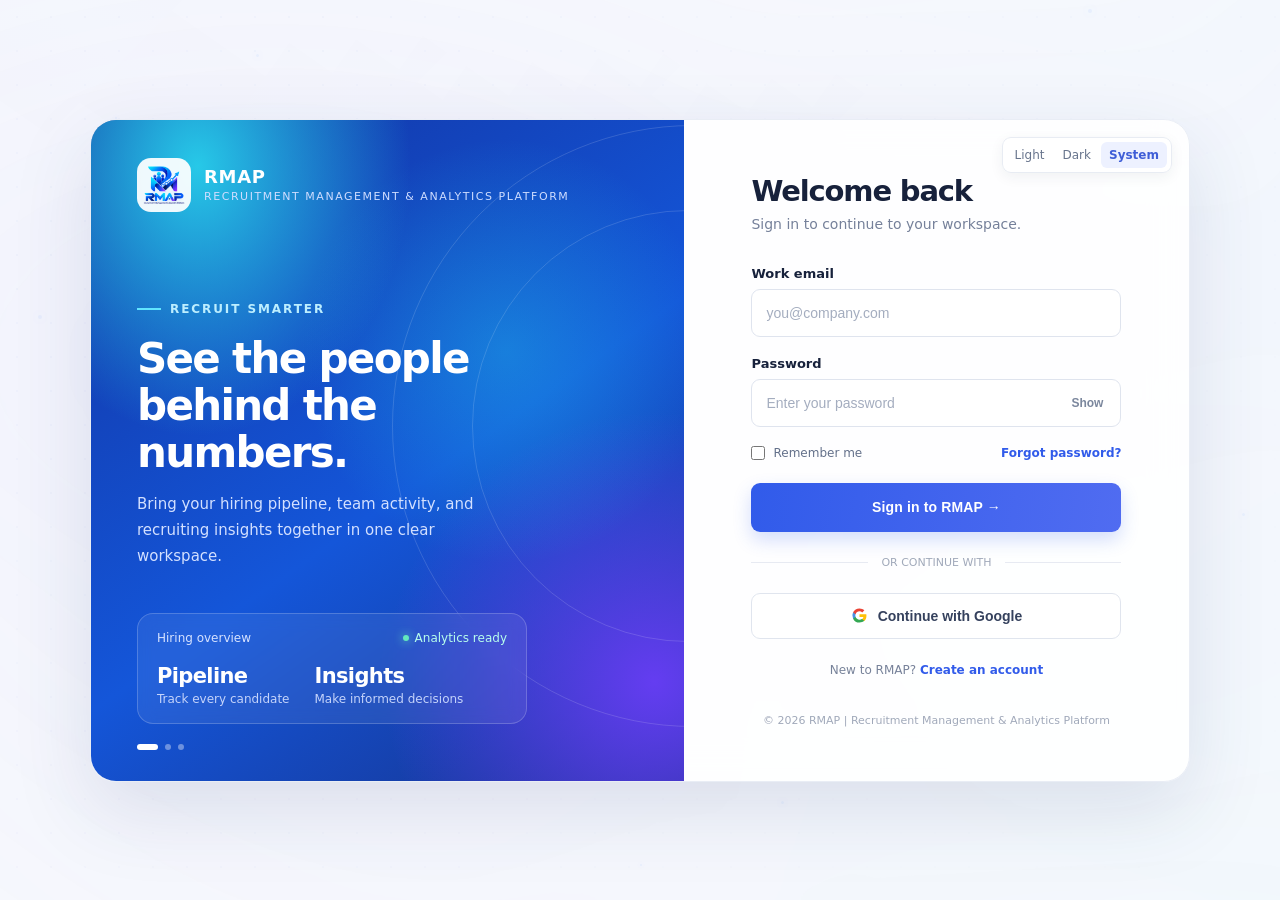
==== login.html @ a4378274 "Initial RMAP project upload" ====
<!doctype html>
<html lang="en">
<head>
  <!-- Page metadata controls browser display and search indexing. -->
  <meta charset="utf-8">
  <meta name="viewport" content="width=device-width, initial-scale=1">
  <meta name="theme-color" content="#f5f7fc">
  <meta name="description" content="Sign in to RMAP, the Recruitment Management &amp; Analytics Platform, to manage hiring pipelines and recruiting insights.">
  <meta name="robots" content="noindex, nofollow">
  <title>Sign in | RMAP Recruitment Analytics</title>
  <script>try{const p=localStorage.getItem("rmapAppearance")||"system";document.documentElement.dataset.theme=p==="system"?(matchMedia("(prefers-color-scheme: dark)").matches?"dark":"light"):p;}catch{document.documentElement.dataset.theme="light";}</script>
  <!-- Visual styles for this page are maintained in a separate stylesheet. -->
  <link rel="stylesheet" href="Assets/CSS/login.css">
  <link rel="stylesheet" href="app/css/rmap-background.css">
  <link rel="stylesheet" href="app/css/readability.css">
  <link rel="stylesheet" href="app/css/global-effects.css">
</head>
<body class="rmap-bg-host rmap-bg-login">
  <!-- Main card containing the brand introduction and sign-in form. -->
  <main class="shell">
    <!-- Desktop brand panel: logo, product summary, and hiring analytics preview. -->
    <section class="visual" aria-label="RMAP platform overview">
      <div class="brand"><img src="Assets/images/Futuristic%20RMAP%20Recruitment%20Analytics%20Logo-1.png" alt=""><div><div class="brand-name">RMAP</div><div class="brand-sub">Recruitment Management &amp; Analytics Platform</div></div></div>
      <div class="hero"><div class="eyebrow">Recruit smarter</div><h1>See the people behind the numbers.</h1><p>Bring your hiring pipeline, team activity, and recruiting insights together in one clear workspace.</p>
        <div class="insight"><div class="insight-top"><span>Hiring overview</span><span class="live"><i></i> Analytics ready</span></div><div class="stats"><div class="stat"><strong>Pipeline</strong><span>Track every candidate</span></div><div class="stat"><strong>Insights</strong><span>Make informed decisions</span></div></div></div>
      </div><div class="dots" aria-hidden="true"><i></i><i></i><i></i></div>
    </section>
    <!-- Sign-in panel, including an alternate compact logo for mobile screens. -->
    <section class="form-side" aria-labelledby="welcome-title">
      <div class="form-wrap">
        <div class="login-appearance" role="group" aria-label="Appearance">
          <button type="button" data-login-theme="light">Light</button><button type="button" data-login-theme="dark">Dark</button><button type="button" data-login-theme="system">System</button>
        </div>
        <!-- Mobile-only brand mark; CSS hides this on larger screens. -->
        <div class="mobile-brand"><img src="Assets/images/Futuristic%20RMAP%20Recruitment%20Analytics%20Logo-1.png" alt=""><span>RMAP<small>Recruitment Analytics Platform</small></span></div>
        <!-- Greeting and short sign-in instruction. -->
        <div class="welcome"><h2 id="welcome-title">Welcome back</h2><p>Sign in to continue to your workspace.</p></div>
        <!-- Email and password fields, remember option, and primary submit button. -->
        <form id="login-form">
          <div class="field"><label for="email">Work email</label><div class="input-wrap"><input id="email" name="email" type="email" placeholder="you@company.com" autocomplete="username" required></div></div>
          <div class="field"><label for="password">Password</label><div class="input-wrap"><input id="password" name="password" type="password" placeholder="Enter your password" autocomplete="current-password" required><button class="toggle" type="button" id="toggle-password" aria-label="Show password">Show</button></div></div>
          <div class="options"><label class="remember"><input type="checkbox" name="remember"> Remember me</label><a href="#" id="forgot-link">Forgot password?</a></div>
          <button class="submit" type="submit">Sign in to RMAP <span aria-hidden="true">&rarr;</span></button>
        </form>
        <!-- Visual divider before the alternate Google sign-in option. -->
        <div class="divider">OR CONTINUE WITH</div>
        <!-- Google sign-in button; connect an OAuth provider to enable authentication. -->
        <button class="google" type="button" id="google-button"><svg viewBox="0 0 48 48" aria-hidden="true"><path fill="#FFC107" d="M43.6 24.5c0-1.4-.1-2.8-.4-4.1H24v7.8h11a9.4 9.4 0 0 1-4.1 6.2v5.1h6.7c3.9-3.6 6-8.8 6-15Z"/><path fill="#34A853" d="M24 44c5.5 0 10.1-1.8 13.5-4.9l-6.7-5.1c-1.8 1.2-4 1.9-6.8 1.9-5.2 0-9.6-3.5-11.2-8.2H5.9v5.2A20 20 0 0 0 24 44Z"/><path fill="#4A90E2" d="M12.8 27.7a12 12 0 0 1 0-7.4v-5.2H5.9a20 20 0 0 0 0 17.8l6.9-5.2Z"/><path fill="#EA4335" d="M24 12.1c3 0 5.7 1 7.8 3.1l5.9-5.9C34.1 6.1 29.5 4 24 4A20 20 0 0 0 5.9 15.1l6.9 5.2c1.6-4.7 6-8.2 11.2-8.2Z"/></svg>Continue with Google</button>
        <!-- Account creation entry point and product copyright. -->
        <p class="signup">New to RMAP? <a href="#" id="signup-link">Create an account</a></p>
        <div class="footnote">&copy; 2026 RMAP | Recruitment Management &amp; Analytics Platform</div>
      </div>
    </section>
  </main>
  <!-- Status message area used by the page's demo interactions. -->
  <div class="toast" id="toast" role="status" aria-live="polite"></div>
  <!-- Lightweight UI behavior: password visibility and demo-only action messages. -->
  <script>
    const toast = document.getElementById('toast');
    let appearancePreference = localStorage.getItem('rmapAppearance') || 'system';
    const systemScheme = window.matchMedia('(prefers-color-scheme: dark)');
    function applyLoginTheme(preference) {
      appearancePreference = preference;
      document.documentElement.dataset.theme = preference === 'system' ? (systemScheme.matches ? 'dark' : 'light') : preference;
      document.querySelectorAll('[data-login-theme]').forEach((button) => button.setAttribute('aria-pressed', String(button.dataset.loginTheme === preference)));
    }
    document.querySelectorAll('[data-login-theme]').forEach((button) => button.addEventListener('click', () => {
      localStorage.setItem('rmapAppearance', button.dataset.loginTheme);
      applyLoginTheme(button.dataset.loginTheme);
      showMessage(`${button.dataset.loginTheme[0].toUpperCase()}${button.dataset.loginTheme.slice(1)} appearance selected.`);
    }));
    systemScheme.addEventListener?.('change', () => { if (appearancePreference === 'system') applyLoginTheme('system'); });
    if (!systemScheme.addEventListener) systemScheme.addListener(() => { if (appearancePreference === 'system') applyLoginTheme('system'); });
    applyLoginTheme(appearancePreference);
    const visual = document.querySelector('.visual');
    visual.addEventListener('pointermove', (event) => {
      if (event.pointerType === 'touch' || matchMedia('(prefers-reduced-motion: reduce)').matches) return;
      const rect = visual.getBoundingClientRect();
      visual.style.setProperty('--pointer-x', `${((event.clientX - rect.left) / rect.width) * 100}%`);
      visual.style.setProperty('--pointer-y', `${((event.clientY - rect.top) / rect.height) * 100}%`);
      visual.style.setProperty('--float-x', `${((event.clientX - rect.left) / rect.width - .5) * 14}px`);
      visual.style.setProperty('--float-y', `${((event.clientY - rect.top) / rect.height - .5) * 14}px`);
    }, { passive: true });
    let toastTimer;
    function showMessage(message) {
      toast.textContent = message;
      toast.classList.add('show');
      clearTimeout(toastTimer);
      toastTimer = setTimeout(() => toast.classList.remove('show'), 3200);
    }
    document.getElementById('toggle-password').addEventListener('click', (event) => {
      const input = document.getElementById('password');
      const visible = input.type === 'password';
      input.type = visible ? 'text' : 'password';
      event.currentTarget.textContent = visible ? 'Hide' : 'Show';
      event.currentTarget.setAttribute('aria-label', visible ? 'Hide password' : 'Show password');
    });
    document.getElementById('login-form').addEventListener('submit', (event) => {
      event.preventDefault();
      // Save this demo user's details for the current browser tab.
      const email = document.getElementById('email').value.trim();
      const username = email.split('@')[0];
      const displayName = username
        .split(/[._+-]+/)
        .filter(Boolean)
        .map((part) => part.charAt(0).toUpperCase() + part.slice(1))
        .join(' ') || 'Recruiter';
      sessionStorage.setItem('rmapUser', JSON.stringify({ name: displayName, email }));
      // Demo navigation; replace with a verified server authentication response later.
      window.location.href = 'app/index.html';
    });
    document.getElementById('forgot-link').addEventListener('click', (event) => { event.preventDefault(); showMessage('Password reset is not connected yet.'); });
    document.getElementById('signup-link').addEventListener('click', (event) => { event.preventDefault(); showMessage('Account creation is not connected yet.'); });
    document.getElementById('google-button').addEventListener('click', () => showMessage('Google sign-in is not connected yet.'));
  </script>
  <script src="app/js/rmap-background.js" defer></script>
</body>
</html>
---- Assets/CSS/login.css ----
/* Theme tokens */
:root {
  color-scheme: light;
  --ink: #17213b;
  --muted: #75809a;
  --line: #e7eaf2;
  --blue: #315bea;
  --cyan: #25c5e8;
}

/* Page foundation */
* {
  box-sizing: border-box;
}

body {
  margin: 0;
  min-height: 100vh;
  background: #f5f7fc;
  color: var(--ink);
  font-family: Inter,ui-sans-serif,system-ui,-apple-system,"Segoe UI",sans-serif;
  display: grid;
  place-items: center;
  padding: 32px;
}

.shell {
  width: min(1100px,100%);
  min-height: 660px;
  display: grid;
  grid-template-columns: 1.08fr .92fr;
  background: #fff;
  border: 1px solid #e9edf5;
  border-radius: 26px;
  overflow: hidden;
  box-shadow: 0 28px 80px #293c7020;
}

/* Brand panel */
.visual {
  position: relative;
  isolation: isolate;
  overflow: hidden;
  padding: 38px 46px;
  color: white;
  background: radial-gradient(ellipse at 18% 7%,#27c9e8 0,transparent 31%),radial-gradient(ellipse at 95% 85%,#643df1 0,transparent 34%),linear-gradient(145deg,#1233a1,#1456d9 55%,#17318c);
}

.visual:before,.visual:after {
  content: "";
  position: absolute;
  z-index: -1;
  border: 1px solid #ffffff25;
  border-radius: 50%;
  width: 430px;
  height: 430px;
  right: -220px;
  top: 90px;
}

.visual:after {
  width: 600px;
  height: 600px;
  right: -310px;
  top: 5px;
}

.brand {
  display: flex;
  align-items: center;
  gap: 13px;
}

.brand img {
  width: 54px;
  height: 54px;
  object-fit: contain;
  border-radius: 14px;
  background: #ffffffed;
  padding: 3px;
}

.brand-name {
  font-size: 18px;
  font-weight: 760;
  letter-spacing: .04em;
}

.brand-sub {
  font-size: 10px;
  color: #cfddff;
  letter-spacing: .14em;
  text-transform: uppercase;
  margin-top: 3px;
}

.hero {
  margin-top: 90px;
  max-width: 430px;
}

.eyebrow {
  display: flex;
  align-items: center;
  gap: 9px;
  color: #bceeff;
  font-size: 11px;
  font-weight: 700;
  letter-spacing: .16em;
  text-transform: uppercase;
}

.eyebrow:before {
  content: "";
  width: 24px;
  height: 2px;
  background: #61e5ff;
}

.hero h1 {
  font-size: 42px;
  line-height: 1.12;
  letter-spacing: -.04em;
  margin: 19px 0 15px;
}

.hero p {
  font-size: 15px;
  line-height: 1.75;
  color: #d3e0ff;
  margin: 0;
  max-width: 380px;
}

.insight {
  margin-top: 44px;
  padding: 17px 19px;
  border: 1px solid #ffffff31;
  border-radius: 16px;
  background: #ffffff12;
  backdrop-filter: blur(8px);
  max-width: 390px;
}

.insight-top {
  display: flex;
  justify-content: space-between;
  align-items: center;
  color: #d7e3ff;
  font-size: 11px;
}

.live {
  display: flex;
  align-items: center;
  gap: 6px;
  color: #b8ffec;
}

.live i {
  width: 6px;
  height: 6px;
  background: #63e8bd;
  border-radius: 50%;
  box-shadow: 0 0 10px #63e8bd;
}

.stats {
  display: flex;
  gap: 25px;
  margin-top: 19px;
}

.stat strong {
  font-size: 21px;
  display: block;
  letter-spacing: -.03em;
}

.stat span {
  font-size: 10px;
  color: #c5d4fb;
  display: block;
  margin-top: 4px;
}

.dots {
  position: absolute;
  bottom: 31px;
  left: 46px;
  display: flex;
  gap: 7px;
}

.dots i {
  width: 6px;
  height: 6px;
  border-radius: 8px;
  background: #ffffff60;
}

.dots i:first-child {
  width: 21px;
  background: white;
}

/* Form layout and fields */
.form-side {
  position: relative;
  display: flex;
  align-items: center;
  justify-content: center;
  padding: 54px 56px;
}

.form-wrap {
  width: min(100%,370px);
}

.mobile-brand {
  display: none;
}

.welcome h2 {
  font-size: 29px;
  letter-spacing: -.04em;
  margin: 0 0 8px;
}

.welcome p {
  font-size: 13px;
  color: var(--muted);
  margin: 0 0 34px;
}

.field {
  margin: 0 0 19px;
}

.field label {
  display: block;
  font-size: 12px;
  font-weight: 650;
  margin-bottom: 8px;
}

.input-wrap {
  position: relative;
}

.field input {
  width: 100%;
  height: 48px;
  border: 1px solid #dfe4ee;
  border-radius: 9px;
  padding: 0 14px;
  font-size: 13px;
  color: var(--ink);
  outline: 0;
  background: white;
  transition: border .2s,box-shadow .2s;
}

.field input:focus {
  border-color: #5477f4;
  box-shadow: 0 0 0 3px #315bea17;
}

.field input::placeholder {
  color: #a4adbf;
}

.toggle {
  position: absolute;
  right: 12px;
  top: 50%;
  transform: translateY(-50%);
  border: 0;
  background: none;
  color: #7b879d;
  cursor: pointer;
  font-size: 11px;
  font-weight: 650;
  padding: 6px;
}

.options {
  display: flex;
  justify-content: space-between;
  align-items: center;
  font-size: 11px;
  margin: 3px 0 23px;
}

.remember {
  display: flex;
  align-items: center;
  gap: 8px;
  color: #63708a;
  cursor: pointer;
}

.remember input {
  accent-color: var(--blue);
  width: 14px;
  height: 14px;
  margin: 0;
}

.options a,.signup a {
  color: #315bea;
  font-weight: 650;
  text-decoration: none;
}

.options a:hover,.signup a:hover {
  text-decoration: underline;
}

/* Actions and footer */
.submit {
  height: 49px;
  width: 100%;
  border: 0;
  border-radius: 9px;
  color: white;
  font-size: 13px;
  font-weight: 700;
  letter-spacing: .01em;
  background: linear-gradient(100deg,#315bea,#506cf1);
  box-shadow: 0 8px 18px #315bea35;
  cursor: pointer;
  transition: transform .15s,box-shadow .15s;
}

.submit:hover {
  transform: translateY(-1px);
  box-shadow: 0 11px 22px #315bea45;
}

.divider {
  display: flex;
  align-items: center;
  gap: 13px;
  color: #a0a9ba;
  font-size: 10px;
  margin: 24px 0;
}

.divider:before,.divider:after {
  content: "";
  height: 1px;
  background: var(--line);
  flex: 1;
}

.google {
  height: 46px;
  width: 100%;
  border: 1px solid #e0e5ee;
  border-radius: 9px;
  background: white;
  color: #35415d;
  font-size: 12px;
  font-weight: 650;
  cursor: pointer;
  display: flex;
  align-items: center;
  justify-content: center;
  gap: 10px;
}

.google:hover {
  background: #fafbfe;
}

.google svg {
  width: 17px;
  height: 17px;
}

.signup {
  text-align: center;
  color: #77829a;
  font-size: 11px;
  margin: 24px 0 0;
}

.footnote {
  text-align: center;
  color: #a0a9ba;
  font-size: 10px;
  margin-top: 37px;
}

/* Feedback */
.toast {
  position: fixed;
  bottom: 24px;
  left: 50%;
  transform: translate(-50%,18px);
  opacity: 0;
  pointer-events: none;
  background: #17213b;
  color: white;
  padding: 12px 18px;
  border-radius: 10px;
  font-size: 12px;
  box-shadow: 0 10px 30px #17213b35;
  transition: .2s;
}

.toast.show {
  opacity: 1;
  transform: translate(-50%,0);
}

/* Responsive layouts */
@media (max-width: 760px) {
  body {
    padding: 16px;
  }

  .shell {
    grid-template-columns: 1fr;
    min-height: 0;
    max-width: 480px;
  }

  .visual {
    display: none;
  }

  .form-side {
  position: relative;
    padding: 34px 28px;
  }

  .mobile-brand {
    display: flex;
    align-items: center;
    gap: 10px;
    margin-bottom: 34px;
  }

  .mobile-brand img {
    width: 43px;
    height: 43px;
    object-fit: contain;
  }

  .mobile-brand span {
    font-weight: 750;
    font-size: 15px;
  }

  .mobile-brand small {
    display: block;
    font-size: 9px;
    color: var(--muted);
    font-weight: 500;
    letter-spacing: .08em;
    text-transform: uppercase;
    margin-top: 2px;
  }

  .footnote {
    margin-top: 27px;
  }

  .welcome h2 {
    font-size: 27px;
  }
}

@media (max-height: 740px) and (min-width: 761px) {
  body {
    padding: 18px;
  }

  .shell {
    min-height: 610px;
  }

  .hero {
    margin-top: 62px;
  }
}



/* Shared appearance themes used by the application and sign-in screen. */
html[data-theme="dark"] { color-scheme: dark; --ink: #e8edf7; --muted: #a3aec3; --line: #2b3952; --blue: #8da2ff; --cyan: #54dafa; }
html[data-theme="dark"] body { background: #0b1220; color: var(--ink); }
html[data-theme="dark"] .shell { background: #131e30; border-color: #29364d; box-shadow: 0 28px 90px #0008; }
html[data-theme="dark"] .form-side {
  position: relative; background: #131e30; }
html[data-theme="dark"] .field input, html[data-theme="dark"] .google { background: #0d1728; color: var(--ink); border-color: #34425a; }
html[data-theme="dark"] .field input:focus { border-color: #8da2ff; box-shadow: 0 0 0 3px #8da2ff24; }
html[data-theme="dark"] .remember, html[data-theme="dark"] .toggle { color: #aab6ca; }
html[data-theme="dark"] .options a, html[data-theme="dark"] .signup a { color: #a8b7ff; }
html[data-theme="dark"] .google:hover { background: #1c2a41; }
html[data-theme="dark"] .login-appearance { background: #101a2a; border-color: #34425a; }
html[data-theme="dark"] .login-appearance button { color: #aebbd0; }
html[data-theme="dark"] .login-appearance button[aria-pressed="true"] { background: #33436a; color: #eef1ff; }
html[data-theme="dark"] .toast { background: #e7edfa; color: #17213b; }

/* Rich animated field with pointer response and staggered entrance. */
.visual { --pointer-x: 70%; --pointer-y: 35%; background: radial-gradient(ellipse at var(--pointer-x) var(--pointer-y),#20d8f055 0,transparent 35%),radial-gradient(ellipse at 18% 7%,#27c9e8 0,transparent 31%),radial-gradient(ellipse at 95% 85%,#643df1 0,transparent 34%),linear-gradient(145deg,#1233a1,#1456d9 55%,#17318c); }
.visual:before { transform: translate3d(var(--float-x,0),var(--float-y,0),0); animation: login-orbit 22s linear infinite; }
.visual:after { transform: translate3d(calc(var(--float-x,0) * -.6),calc(var(--float-y,0) * -.6),0); animation: login-orbit 34s linear infinite reverse; }
.insight { animation: login-card-float 7s ease-in-out infinite; transition: transform .3s ease, border-color .3s ease, background .3s ease; }
.visual:hover .insight { transform: translateY(-5px); border-color: #ffffff70; background: #ffffff1b; }
.shell { animation: login-enter .8s cubic-bezier(.2,.75,.25,1) both; }
.form-wrap > * { animation: login-rise .6s both; }
.form-wrap > *:nth-child(2) { animation-delay: .08s; }
.form-wrap > *:nth-child(3) { animation-delay: .14s; }
.form-wrap > *:nth-child(4) { animation-delay: .2s; }
.form-wrap > *:nth-child(5) { animation-delay: .26s; }
.submit { position: relative; overflow: hidden; }
.submit:after { position: absolute; inset: 0; background: linear-gradient(110deg,transparent 25%,#ffffff55 48%,transparent 68%); content: ""; transform: translateX(-125%); transition: transform .65s ease; }
.submit:hover:after { transform: translateX(125%); }
.submit:active { transform: scale(.985); }
@keyframes login-enter { from { opacity: 0; transform: translateY(24px) scale(.985); filter: blur(7px); } to { opacity: 1; transform: none; filter: none; } }
@keyframes login-rise { from { opacity: 0; transform: translateY(12px); } to { opacity: 1; transform: none; } }
@keyframes login-card-float { 0%,100% { translate: 0 0; } 50% { translate: 0 -5px; } }
@keyframes login-orbit { to { rotate: 360deg; } }
.login-appearance { position: absolute; z-index: 2; top: 17px; right: 17px; display: flex; gap: 2px; padding: 4px; border: 1px solid #e8ecf3; border-radius: 9px; background: #ffffffdf; box-shadow: 0 4px 14px #1a2a4610; }
.login-appearance button { padding: 6px 8px; border: 0; border-radius: 6px; background: transparent; color: #68758d; font: inherit; font-size: 10px; cursor: pointer; }
.login-appearance button[aria-pressed="true"] { background: #edf1ff; color: #3f5ed7; font-weight: 700; }
.login-appearance button:hover { color: var(--blue); }
@media (prefers-reduced-motion: reduce) { *,*::before,*::after { animation-duration: .01ms !important; animation-iteration-count: 1 !important; scroll-behavior: auto !important; transition-duration: .01ms !important; } }
---- app/css/rmap-background.css ----
/* RMAP global background. All selectors and animation names are isolated. */
body.rmap-bg-host {
  position: relative;
  isolation: isolate;
  background: transparent !important;
}

body.rmap-bg-host::before,
body.rmap-bg-host::after {
  position: fixed;
  z-index: -1;
  inset: -12%;
  display: block;
  pointer-events: none;
  content: "";
}

body.rmap-bg-host::before {
  background:
    radial-gradient(ellipse at 18% 28%, rgb(169 151 255 / 29%), transparent 38%),
    radial-gradient(ellipse at 78% 20%, rgb(112 174 255 / 24%), transparent 38%),
    radial-gradient(ellipse at 62% 76%, rgb(95 225 236 / 20%), transparent 38%),
    radial-gradient(ellipse at 30% 80%, rgb(194 176 255 / 17%), transparent 42%);
  background-size: 150% 150%;
  filter: blur(35px);
  opacity: .34;
  animation: rmap-bg-aurora 42s ease-in-out infinite alternate;
  will-change: background-position, transform;
}

body.rmap-bg-host::after {
  inset: 0;
  background-image:
    linear-gradient(125deg, transparent 15%, rgb(139 159 255 / 4%) 48%, transparent 76%),
    linear-gradient(35deg, transparent 22%, rgb(78 208 231 / 4%) 52%, transparent 80%),
    radial-gradient(circle, rgb(109 133 216 / 30%) .8px, transparent 1.25px);
  background-size: 100% 100%, 100% 100%, 34px 34px;
  background-position: center, center, 0 0;
  opacity: .22;
  animation: rmap-bg-mesh 60s linear infinite;
  mask-image: linear-gradient(135deg, #000 0%, rgb(0 0 0 / 65%) 48%, transparent 100%);
  pointer-events: none;
}

body.rmap-bg-host > .rmap-bg-particle {
  position: fixed;
  z-index: -1;
  top: var(--rmap-bg-y);
  left: var(--rmap-bg-x);
  width: var(--rmap-bg-size);
  height: var(--rmap-bg-size);
  border-radius: 50%;
  background: rgb(108 163 255 / 58%);
  box-shadow: 0 0 12px 2px rgb(124 171 255 / 24%);
  opacity: .24;
  pointer-events: none;
  animation: rmap-bg-float var(--rmap-bg-duration) ease-in-out var(--rmap-bg-delay) infinite alternate;
  will-change: transform, opacity;
}

body.rmap-bg-host.rmap-bg-landing::before { opacity: .36; }
body.rmap-bg-host.rmap-bg-landing::after { opacity: .25; }
body.rmap-bg-host.rmap-bg-landing > .rmap-bg-particle { opacity: .28; }
body.rmap-bg-host.rmap-bg-login::before { opacity: .22; filter: blur(48px); }
body.rmap-bg-host.rmap-bg-login::after { opacity: .12; }
body.rmap-bg-host.rmap-bg-login > .rmap-bg-particle { opacity: .15; }
body.rmap-bg-host.rmap-bg-dashboard::before { opacity: .11; filter: blur(58px); }
body.rmap-bg-host.rmap-bg-dashboard::after { opacity: .08; }
body.rmap-bg-host.rmap-bg-dashboard > .rmap-bg-particle { opacity: .08; }

body.rmap-bg-host.rmap-bg-dark::before {
  background:
    radial-gradient(ellipse at 18% 28%, rgb(116 74 221 / 26%), transparent 38%),
    radial-gradient(ellipse at 78% 20%, rgb(47 109 237 / 23%), transparent 38%),
    radial-gradient(ellipse at 62% 76%, rgb(23 194 220 / 19%), transparent 38%),
    radial-gradient(ellipse at 30% 80%, rgb(110 92 214 / 18%), transparent 42%);
}
body.rmap-bg-host.rmap-bg-dark::after {
  background-image:
    linear-gradient(125deg, transparent 15%, rgb(125 123 255 / 5%) 48%, transparent 76%),
    linear-gradient(35deg, transparent 22%, rgb(41 204 232 / 5%) 52%, transparent 80%),
    radial-gradient(circle, rgb(123 148 255 / 40%) .8px, transparent 1.25px);
}
body.rmap-bg-host.rmap-bg-dark > .rmap-bg-particle {
  background: rgb(87 183 255 / 75%);
  box-shadow: 0 0 14px 3px rgb(62 148 255 / 30%);
}

@keyframes rmap-bg-aurora {
  0% { background-position: 0% 20%; transform: scale(1) rotate(0deg); }
  50% { background-position: 100% 55%; }
  100% { background-position: 15% 100%; transform: scale(1.08) rotate(3deg); }
}
@keyframes rmap-bg-mesh {
  from { background-position: center, center, 0 0; }
  to { background-position: center, center, 68px 68px; }
}
@keyframes rmap-bg-float {
  from { transform: translate3d(-8px, 12px, 0) scale(.8); }
  to { transform: translate3d(12px, -20px, 0) scale(1.15); opacity: .75; }
}

@media (max-width: 760px) {
  body.rmap-bg-host::before { inset: -18%; filter: blur(42px); }
  body.rmap-bg-host::after { background-size: 100% 100%, 100% 100%, 42px 42px; }
}
@media (prefers-reduced-motion: reduce) {
  body.rmap-bg-host::before,
  body.rmap-bg-host::after,
  body.rmap-bg-host > .rmap-bg-particle {
    animation: none !important;
    will-change: auto;
  }
}
html.rmap-bg-root { background-color: #f7f9fd; }
html.rmap-bg-root.rmap-bg-root-dark { background-color: #08111f; }
---- app/css/readability.css ----
/* Readability pass: increase small interface copy without changing component geometry. */
/* Landing page */
.site-header .brand small { font-size: 10px; }
.site-header .login-link { font-size: 13px; }
.welcome-copy .eyebrow { font-size: 11px; }
.welcome-copy > p { font-size: 15px; }
.welcome-copy .primary-button { font-size: 12px; }
.privacy-note { font-size: 11px; }
.preview-brand strong { font-size: 11px; }
.preview-brand small, .preview-status, .empty-state p, .empty-state a { font-size: 10px; }
.preview-bottom small, .site-footer { font-size: 10px; }
@media (max-width: 760px) { .site-header .brand small { font-size: 9px; } }
@media (max-width: 420px) { .site-footer { font-size: 9px; } }

/* Login page */
.brand-sub { font-size: 11px; }
.eyebrow { font-size: 12px; }
.insight-top, .stat span { font-size: 12px; }
.welcome p { font-size: 14px; }
.field label { font-size: 13px; }
.field input { font-size: 14px; }
.toggle, .options, .remember, .login-appearance button { font-size: 12px; }
.submit, .google { font-size: 14px; }
.divider { font-size: 11px; }
.signup { font-size: 12px; }
.footnote { font-size: 11px; }
.mobile-brand small { font-size: 10px; }

/* Shared app shell and dashboard */
.app-shell { font-size: 14px; }
.brand-copy small, .workspace-copy small, .nav-label, .user-copy small,
.notification-item small, .profile-menu-header small, .workspace-option-copy small,
.workspace-menu-note, .appearance-label { font-size: 10px; }
.workspace-copy strong, .user-copy strong, .profile-name, .notification-item strong,
.profile-menu-header strong, .profile-menu > a, .global-search input,
.breadcrumbs, .collapse-control { font-size: 12px; }
.workspace-menu-heading, .workspace-option-copy strong, .text-button,
.dropdown-footer { font-size: 11px; }
.page-heading p, .date-label, .metric-top, .panel-heading p, .panel-link,
.pipeline-summary > span:nth-child(2), .pipeline-change, .activity-item p,
.table-footer, .page-footer, .appearance-option { font-size: 11px; }
.panel-heading h2 { font-size: 14px; }
.primary-button { font-size: 12px; }
.metric-bottom, .metric-value small, .stage > span, .interview-info > span,
.interview-info small, .interview-type, .view-all, .pipeline-change small,
.table-person small, .status-pill, .activity-item p small { font-size: 10px; }
.app-shell th { font-size: 10px; }
.app-shell td { font-size: 11px; }
.table-person strong { font-size: 11px; }

/* Jobs, candidate directory, and applicant tables */
.back-to-jobs, .jobs-export, .job-tab, .job-tab > span,
.jobs-search input, .department-filter select, .jobs-table th,
.job-title-cell strong, .job-meta, .job-status, .job-action-menu button,
.candidate-export, .candidate-stat small, .candidate-stat-note,
.demo-data-label, .candidate-search input, .candidate-filters select,
.candidate-table th, .candidate-table td, .candidate-person-copy strong,
.candidate-person-copy small, .candidate-job-tag, .candidate-no-jobs,
.candidate-stage, .candidate-row-menu button, .candidate-table-footer,
.candidate-data-note, .candidate-empty small, .candidate-demo-note,
.candidate-modal-heading p, .candidate-field, .candidate-field small,
.candidate-field input, .candidate-field select, .candidate-cancel,
.profile-eyebrow, .candidate-profile-identity p, .profile-section h3,
.profile-section dt, .profile-section dd, .profile-skill,
.profile-section-heading > span, .profile-application strong,
.profile-application small, .profile-application a, .profile-activity p,
.profile-stage-select, .profile-stage-select select, .archive-candidate,
.profile-notes textarea, .save-note, .attach-job-toggle,
.attach-job-form select, .attach-job-form button,
.applicant-job-copy p, .job-applicant-total span, .applicant-stat small,
.applicant-tab, .applicant-tab > span, .applicant-search input,
.applicant-table th, .applicant-table td, .candidate-cell strong,
.candidate-cell small, .stage-badge, .match-score, .applicant-list-footer,
.preview-badge, .applicant-empty small, .applicant-preview-note { font-size: 10px; }
.candidate-person-copy strong, .candidate-cell strong, .job-title-cell strong { font-size: 11px; }
.applicant-job-copy h2 { font-size: 15px; }
.candidate-modal-heading h2, .candidate-profile-identity h2 { font-size: 19px; }
.profile-application strong { font-size: 11px; }
.jobs-table td { font-size: 11px; }
/* Additional compact labels and action controls used on recruitment pages. */
.jobs-stat > div small, .jobs-stat-caption, .job-title-cell small,
.applicant-link, .applicant-link span, .jobs-table-footer,
.job-modal-heading p, .job-form-field, .job-form-field input,
.job-form-field select, .jobs-empty small, .jobs-pagination button,
.candidate-heading-actions .primary-button { font-size: 10px; }
.applicant-link, .job-title-cell strong, .job-modal-heading h2,
.job-form-field input, .job-form-field select { font-size: 11px; }
---- app/css/global-effects.css ----
/* Shared translucent surfaces and motion language for every RMAP page. */
.rmap-bg-host.rmap-bg-landing::before{opacity:.46}.rmap-bg-host.rmap-bg-landing::after{opacity:.34}.rmap-bg-host.rmap-bg-login::before{opacity:.30}.rmap-bg-host.rmap-bg-login::after{opacity:.18}.rmap-bg-host.rmap-bg-dashboard::before{opacity:.19}.rmap-bg-host.rmap-bg-dashboard::after{opacity:.14}.rmap-bg-host.rmap-bg-dashboard>.rmap-bg-particle{opacity:.13}
.site-header,.site-footer{backdrop-filter:blur(14px)}body.rmap-bg-host.rmap-bg-login .shell{background:rgb(255 255 255 / 90%);backdrop-filter:blur(18px)}.site-header{background:rgb(255 255 255 / 82%)}.site-footer{background:rgb(255 255 255 / 78%)}.workspace-preview{background:rgb(255 255 255 / 84%);backdrop-filter:blur(18px)}
.welcome-copy{animation:rmap-global-rise .65s cubic-bezier(.2,.75,.25,1) both}.workspace-preview{animation:rmap-global-rise .75s .08s cubic-bezier(.2,.75,.25,1) both}.site-header{animation:rmap-global-down .5s ease-out both}
.app-shell .sidebar{background:rgb(255 255 255 / 88%);backdrop-filter:blur(16px)}.app-shell .topbar{background:rgb(255 255 255 / 78%)}.app-shell .panel,.app-shell .metric-card,.app-shell .jobs-stat,.app-shell .candidate-stat,.app-shell .interview-stat,.app-shell .analytics-stat,.app-shell .report-stat,.app-shell .activity-stat,.app-shell .applicant-stat{background:rgb(255 255 255 / 84%);backdrop-filter:blur(14px)}
.app-shell .main-content{animation:rmap-global-rise .55s cubic-bezier(.2,.75,.25,1) both}.app-shell .panel,.app-shell .metric-card,.app-shell .jobs-stat,.app-shell .candidate-stat,.app-shell .interview-stat,.app-shell .analytics-stat,.app-shell .report-stat,.app-shell .activity-stat,.app-shell .applicant-stat{transition:transform .28s cubic-bezier(.2,.75,.25,1),box-shadow .28s ease,border-color .28s ease}.app-shell .panel:hover,.app-shell .metric-card:hover,.app-shell .jobs-stat:hover,.app-shell .candidate-stat:hover,.app-shell .interview-stat:hover,.app-shell .analytics-stat:hover,.app-shell .report-stat:hover,.app-shell .activity-stat:hover,.app-shell .applicant-stat:hover{transform:translateY(-2px);box-shadow:0 14px 32px rgb(28 47 91 / 9%)}
body.rmap-bg-host.rmap-bg-dark .site-header{background:rgb(11 20 36 / 78%)}body.rmap-bg-host.rmap-bg-dark .site-footer{background:rgb(11 20 36 / 74%)}body.rmap-bg-host.rmap-bg-dark .workspace-preview{background:linear-gradient(145deg,rgb(21 34 56 / 91%),rgb(16 27 45 / 84%))}body.rmap-bg-host.rmap-bg-dark.rmap-bg-login .shell{background:rgb(19 30 48 / 88%)}body.rmap-bg-host.rmap-bg-dark .app-shell .sidebar{background:rgb(17 27 43 / 91%)}body.rmap-bg-host.rmap-bg-dark .app-shell .topbar{background:rgb(17 27 43 / 78%)}body.rmap-bg-host.rmap-bg-dark .app-shell .panel,body.rmap-bg-host.rmap-bg-dark .app-shell .metric-card,body.rmap-bg-host.rmap-bg-dark .app-shell .jobs-stat,body.rmap-bg-host.rmap-bg-dark .app-shell .candidate-stat,body.rmap-bg-host.rmap-bg-dark .app-shell .interview-stat,body.rmap-bg-host.rmap-bg-dark .app-shell .analytics-stat,body.rmap-bg-host.rmap-bg-dark .app-shell .report-stat,body.rmap-bg-host.rmap-bg-dark .app-shell .activity-stat,body.rmap-bg-host.rmap-bg-dark .app-shell .applicant-stat{background:rgb(23 34 53 / 86%)}body.rmap-bg-host.rmap-bg-dark .app-shell .panel:hover,body.rmap-bg-host.rmap-bg-dark .app-shell .metric-card:hover,body.rmap-bg-host.rmap-bg-dark .app-shell .jobs-stat:hover,body.rmap-bg-host.rmap-bg-dark .app-shell .candidate-stat:hover,body.rmap-bg-host.rmap-bg-dark .app-shell .interview-stat:hover,body.rmap-bg-host.rmap-bg-dark .app-shell .analytics-stat:hover,body.rmap-bg-host.rmap-bg-dark .app-shell .report-stat:hover,body.rmap-bg-host.rmap-bg-dark .app-shell .activity-stat:hover,body.rmap-bg-host.rmap-bg-dark .app-shell .applicant-stat:hover{box-shadow:0 14px 32px #0004}
@keyframes rmap-global-rise{from{opacity:0;transform:translateY(12px)}to{opacity:1;transform:translateY(0)}}@keyframes rmap-global-down{from{opacity:0;transform:translateY(-8px)}to{opacity:1;transform:translateY(0)}}
@media(prefers-reduced-motion:reduce){.welcome-copy,.workspace-preview,.site-header,.app-shell .main-content{animation:none!important}.app-shell .panel,.app-shell .metric-card,.app-shell .jobs-stat,.app-shell .candidate-stat,.app-shell .interview-stat,.app-shell .analytics-stat,.app-shell .report-stat,.app-shell .activity-stat,.app-shell .applicant-stat{transition:none!important}.app-shell .panel:hover,.app-shell .metric-card:hover,.app-shell .jobs-stat:hover,.app-shell .candidate-stat:hover,.app-shell .interview-stat:hover,.app-shell .analytics-stat:hover,.app-shell .report-stat:hover,.app-shell .activity-stat:hover,.app-shell .applicant-stat:hover{transform:none}}
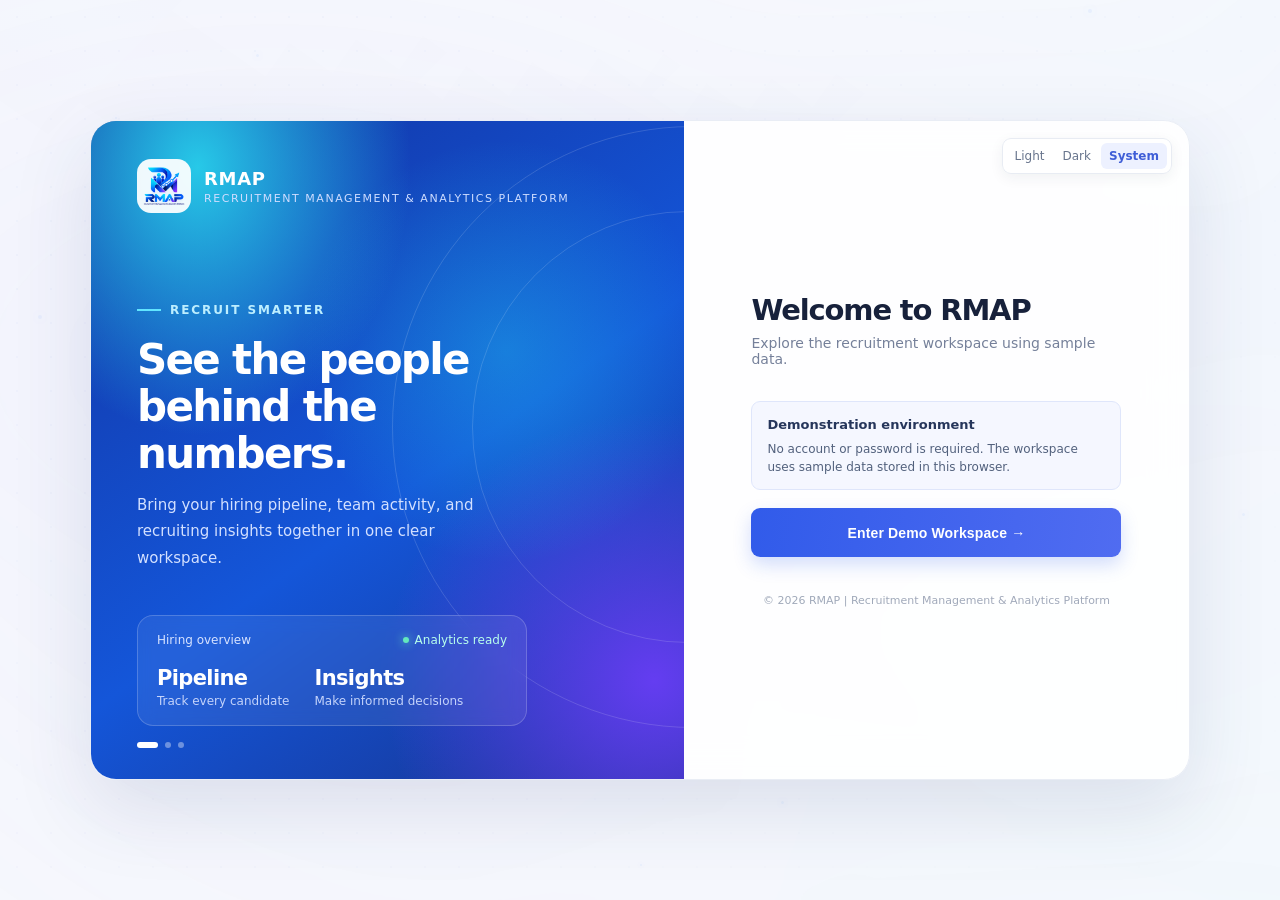
==== commit 363542c9: "Replace fake login with demo entry" ====
--- a/login.html
+++ b/login.html
@@ -5,9 +5,9 @@
   <meta charset="utf-8">
   <meta name="viewport" content="width=device-width, initial-scale=1">
   <meta name="theme-color" content="#f5f7fc">
-  <meta name="description" content="Sign in to RMAP, the Recruitment Management &amp; Analytics Platform, to manage hiring pipelines and recruiting insights.">
+  <meta name="description" content="Explore the RMAP recruitment management and analytics demo workspace using sample data.">
   <meta name="robots" content="noindex, nofollow">
-  <title>Sign in | RMAP Recruitment Analytics</title>
+  <title>Demo Workspace | RMAP Recruitment Analytics</title>
   <script>try{const p=localStorage.getItem("rmapAppearance")||"system";document.documentElement.dataset.theme=p==="system"?(matchMedia("(prefers-color-scheme: dark)").matches?"dark":"light"):p;}catch{document.documentElement.dataset.theme="light";}</script>
   <!-- Visual styles for this page are maintained in a separate stylesheet. -->
   <link rel="stylesheet" href="Assets/CSS/login.css">
@@ -33,31 +33,25 @@
         </div>
         <!-- Mobile-only brand mark; CSS hides this on larger screens. -->
         <div class="mobile-brand"><img src="Assets/images/Futuristic%20RMAP%20Recruitment%20Analytics%20Logo-1.png" alt=""><span>RMAP<small>Recruitment Analytics Platform</small></span></div>
-        <!-- Greeting and short sign-in instruction. -->
-        <div class="welcome"><h2 id="welcome-title">Welcome back</h2><p>Sign in to continue to your workspace.</p></div>
-        <!-- Email and password fields, remember option, and primary submit button. -->
-        <form id="login-form">
-          <div class="field"><label for="email">Work email</label><div class="input-wrap"><input id="email" name="email" type="email" placeholder="you@company.com" autocomplete="username" required></div></div>
-          <div class="field"><label for="password">Password</label><div class="input-wrap"><input id="password" name="password" type="password" placeholder="Enter your password" autocomplete="current-password" required><button class="toggle" type="button" id="toggle-password" aria-label="Show password">Show</button></div></div>
-          <div class="options"><label class="remember"><input type="checkbox" name="remember"> Remember me</label><a href="#" id="forgot-link">Forgot password?</a></div>
-          <button class="submit" type="submit">Sign in to RMAP <span aria-hidden="true">&rarr;</span></button>
-        </form>
-        <!-- Visual divider before the alternate Google sign-in option. -->
-        <div class="divider">OR CONTINUE WITH</div>
-        <!-- Google sign-in button; connect an OAuth provider to enable authentication. -->
-        <button class="google" type="button" id="google-button"><svg viewBox="0 0 48 48" aria-hidden="true"><path fill="#FFC107" d="M43.6 24.5c0-1.4-.1-2.8-.4-4.1H24v7.8h11a9.4 9.4 0 0 1-4.1 6.2v5.1h6.7c3.9-3.6 6-8.8 6-15Z"/><path fill="#34A853" d="M24 44c5.5 0 10.1-1.8 13.5-4.9l-6.7-5.1c-1.8 1.2-4 1.9-6.8 1.9-5.2 0-9.6-3.5-11.2-8.2H5.9v5.2A20 20 0 0 0 24 44Z"/><path fill="#4A90E2" d="M12.8 27.7a12 12 0 0 1 0-7.4v-5.2H5.9a20 20 0 0 0 0 17.8l6.9-5.2Z"/><path fill="#EA4335" d="M24 12.1c3 0 5.7 1 7.8 3.1l5.9-5.9C34.1 6.1 29.5 4 24 4A20 20 0 0 0 5.9 15.1l6.9 5.2c1.6-4.7 6-8.2 11.2-8.2Z"/></svg>Continue with Google</button>
-        <!-- Account creation entry point and product copyright. -->
-        <p class="signup">New to RMAP? <a href="#" id="signup-link">Create an account</a></p>
+        <!-- Greeting and demo workspace introduction. -->
+        <div class="welcome"><h2 id="welcome-title">Welcome to RMAP</h2><p>Explore the recruitment workspace using sample data.</p></div>
+        <!-- This static demo entry collects no credentials or personal information. -->
+        <div class="demo-notice" role="note">
+          <strong>Demonstration environment</strong>
+          <span>No account or password is required. The workspace uses sample data stored in this browser.</span>
+        </div>
+        <button class="submit" type="button" id="enter-demo">Enter Demo Workspace <span aria-hidden="true">&rarr;</span></button>
         <div class="footnote">&copy; 2026 RMAP | Recruitment Management &amp; Analytics Platform</div>
       </div>
     </section>
   </main>
   <!-- Status message area used by the page's demo interactions. -->
   <div class="toast" id="toast" role="status" aria-live="polite"></div>
-  <!-- Lightweight UI behavior: password visibility and demo-only action messages. -->
+  <!-- Theme controls and a static demo entry; no credentials are requested or sent. -->
   <script>
     const toast = document.getElementById('toast');
-    let appearancePreference = localStorage.getItem('rmapAppearance') || 'system';
+    let appearancePreference = 'system';
+    try { appearancePreference = localStorage.getItem('rmapAppearance') || 'system'; } catch {}
     const systemScheme = window.matchMedia('(prefers-color-scheme: dark)');
     function applyLoginTheme(preference) {
       appearancePreference = preference;
@@ -65,7 +59,7 @@
       document.querySelectorAll('[data-login-theme]').forEach((button) => button.setAttribute('aria-pressed', String(button.dataset.loginTheme === preference)));
     }
     document.querySelectorAll('[data-login-theme]').forEach((button) => button.addEventListener('click', () => {
-      localStorage.setItem('rmapAppearance', button.dataset.loginTheme);
+      try { localStorage.setItem('rmapAppearance', button.dataset.loginTheme); } catch {}
       applyLoginTheme(button.dataset.loginTheme);
       showMessage(`${button.dataset.loginTheme[0].toUpperCase()}${button.dataset.loginTheme.slice(1)} appearance selected.`);
     }));
@@ -88,30 +82,20 @@
       clearTimeout(toastTimer);
       toastTimer = setTimeout(() => toast.classList.remove('show'), 3200);
     }
-    document.getElementById('toggle-password').addEventListener('click', (event) => {
-      const input = document.getElementById('password');
-      const visible = input.type === 'password';
-      input.type = visible ? 'text' : 'password';
-      event.currentTarget.textContent = visible ? 'Hide' : 'Show';
-      event.currentTarget.setAttribute('aria-label', visible ? 'Hide password' : 'Show password');
+    document.getElementById('enter-demo').addEventListener('click', () => {
+      try {
+        // The identity is fixed demo data; no user-entered personal information is stored.
+        sessionStorage.setItem('rmapUser', JSON.stringify({
+          name: 'Demo Recruiter',
+          email: 'demo@rmap.local',
+          role: 'Recruiter',
+          demo: true
+        }));
+        window.location.href = 'app/index.html';
+      } catch {
+        showMessage('Browser session storage is unavailable. Enable site storage to enter the demo.');
+      }
     });
-    document.getElementById('login-form').addEventListener('submit', (event) => {
-      event.preventDefault();
-      // Save this demo user's details for the current browser tab.
-      const email = document.getElementById('email').value.trim();
-      const username = email.split('@')[0];
-      const displayName = username
-        .split(/[._+-]+/)
-        .filter(Boolean)
-        .map((part) => part.charAt(0).toUpperCase() + part.slice(1))
-        .join(' ') || 'Recruiter';
-      sessionStorage.setItem('rmapUser', JSON.stringify({ name: displayName, email }));
-      // Demo navigation; replace with a verified server authentication response later.
-      window.location.href = 'app/index.html';
-    });
-    document.getElementById('forgot-link').addEventListener('click', (event) => { event.preventDefault(); showMessage('Password reset is not connected yet.'); });
-    document.getElementById('signup-link').addEventListener('click', (event) => { event.preventDefault(); showMessage('Account creation is not connected yet.'); });
-    document.getElementById('google-button').addEventListener('click', () => showMessage('Google sign-in is not connected yet.'));
   </script>
   <script src="app/js/rmap-background.js" defer></script>
 </body>
--- a/Assets/CSS/login.css
+++ b/Assets/CSS/login.css
@@ -316,6 +316,22 @@
 .options a:hover,.signup a:hover {
   text-decoration: underline;
 }
+
+.demo-notice {
+  display: grid;
+  gap: 6px;
+  margin: 0 0 18px;
+  padding: 13px 15px;
+  border: 1px solid #dfe6fb;
+  border-radius: 9px;
+  background: #f5f7ff;
+  color: #52617d;
+  font-size: 12px;
+  line-height: 1.5;
+}
+.demo-notice strong { color: #26365b; font-size: 13px; }
+html[data-theme="dark"] .demo-notice { border-color: #34425a; background: #101a2a; color: #aab6ca; }
+html[data-theme="dark"] .demo-notice strong { color: #e8edf7; }
 
 /* Actions and footer */
 .submit {
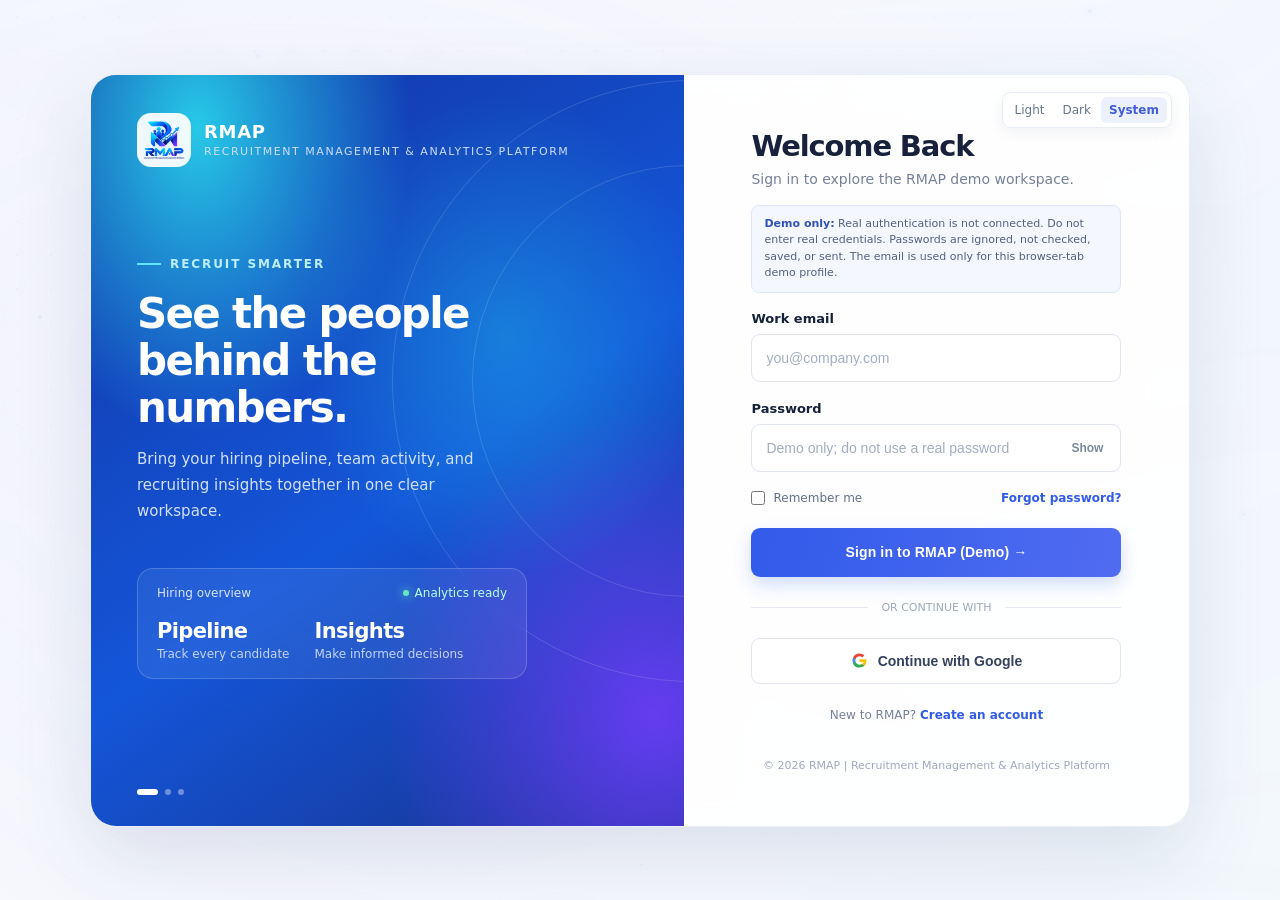
==== commit 7c3f4f45: "Add Google site verification" ====
--- a/login.html
+++ b/login.html
@@ -5,9 +5,9 @@
   <meta charset="utf-8">
   <meta name="viewport" content="width=device-width, initial-scale=1">
   <meta name="theme-color" content="#f5f7fc">
-  <meta name="description" content="Explore the RMAP recruitment management and analytics demo workspace using sample data.">
+  <meta name="description" content="Explore the RMAP recruitment management and analytics frontend demo.">
   <meta name="robots" content="noindex, nofollow">
-  <title>Demo Workspace | RMAP Recruitment Analytics</title>
+  <title>RMAP Demo Sign In | Recruitment Analytics</title>
   <script>try{const p=localStorage.getItem("rmapAppearance")||"system";document.documentElement.dataset.theme=p==="system"?(matchMedia("(prefers-color-scheme: dark)").matches?"dark":"light"):p;}catch{document.documentElement.dataset.theme="light";}</script>
   <!-- Visual styles for this page are maintained in a separate stylesheet. -->
   <link rel="stylesheet" href="Assets/CSS/login.css">
@@ -33,25 +33,33 @@
         </div>
         <!-- Mobile-only brand mark; CSS hides this on larger screens. -->
         <div class="mobile-brand"><img src="Assets/images/Futuristic%20RMAP%20Recruitment%20Analytics%20Logo-1.png" alt=""><span>RMAP<small>Recruitment Analytics Platform</small></span></div>
-        <!-- Greeting and demo workspace introduction. -->
-        <div class="welcome"><h2 id="welcome-title">Welcome to RMAP</h2><p>Explore the recruitment workspace using sample data.</p></div>
-        <!-- This static demo entry collects no credentials or personal information. -->
-        <div class="demo-notice" role="note">
-          <strong>Demonstration environment</strong>
-          <span>No account or password is required. The workspace uses sample data stored in this browser.</span>
-        </div>
-        <button class="submit" type="button" id="enter-demo">Enter Demo Workspace <span aria-hidden="true">&rarr;</span></button>
+        <!-- Greeting and short sign-in instruction. -->
+        <div class="welcome"><h2 id="welcome-title">Welcome Back</h2><p>Sign in to explore the RMAP demo workspace.</p></div>
+        <!-- Clear disclosure: this frontend demo does not authenticate credentials. -->
+        <p class="demo-notice" role="note"><strong>Demo only:</strong> Real authentication is not connected. Do not enter real credentials. Passwords are ignored, not checked, saved, or sent. The email is used only for this browser-tab demo profile.</p>
+        <!-- Demo form collects an optional display email; password is only shown/hidden and ignored. -->
+        <form id="login-form">
+          <div class="field"><label for="email">Work email</label><div class="input-wrap"><input id="email" name="email" type="email" placeholder="you@company.com" autocomplete="username" required></div></div>
+          <div class="field"><label for="password">Password</label><div class="input-wrap"><input id="password" name="password" type="password" placeholder="Demo only; do not use a real password" autocomplete="off" required><button class="toggle" type="button" id="toggle-password" aria-label="Show password">Show</button></div></div>
+          <div class="options"><label class="remember"><input type="checkbox" name="remember"> Remember me</label><a href="#" id="forgot-link">Forgot password?</a></div>
+          <button class="submit" type="submit">Sign in to RMAP (Demo) <span aria-hidden="true">&rarr;</span></button>
+        </form>
+        <!-- Visual divider before the alternate Google sign-in option. -->
+        <div class="divider">OR CONTINUE WITH</div>
+        <!-- Google sign-in button; connect an OAuth provider to enable authentication. -->
+        <button class="google" type="button" id="google-button"><svg viewBox="0 0 48 48" aria-hidden="true"><path fill="#FFC107" d="M43.6 24.5c0-1.4-.1-2.8-.4-4.1H24v7.8h11a9.4 9.4 0 0 1-4.1 6.2v5.1h6.7c3.9-3.6 6-8.8 6-15Z"/><path fill="#34A853" d="M24 44c5.5 0 10.1-1.8 13.5-4.9l-6.7-5.1c-1.8 1.2-4 1.9-6.8 1.9-5.2 0-9.6-3.5-11.2-8.2H5.9v5.2A20 20 0 0 0 24 44Z"/><path fill="#4A90E2" d="M12.8 27.7a12 12 0 0 1 0-7.4v-5.2H5.9a20 20 0 0 0 0 17.8l6.9-5.2Z"/><path fill="#EA4335" d="M24 12.1c3 0 5.7 1 7.8 3.1l5.9-5.9C34.1 6.1 29.5 4 24 4A20 20 0 0 0 5.9 15.1l6.9 5.2c1.6-4.7 6-8.2 11.2-8.2Z"/></svg>Continue with Google</button>
+        <!-- Account creation entry point and product copyright. -->
+        <p class="signup">New to RMAP? <a href="#" id="signup-link">Create an account</a></p>
         <div class="footnote">&copy; 2026 RMAP | Recruitment Management &amp; Analytics Platform</div>
       </div>
     </section>
   </main>
   <!-- Status message area used by the page's demo interactions. -->
   <div class="toast" id="toast" role="status" aria-live="polite"></div>
-  <!-- Theme controls and a static demo entry; no credentials are requested or sent. -->
+  <!-- Lightweight UI behavior: password visibility and demo-only action messages. -->
   <script>
     const toast = document.getElementById('toast');
-    let appearancePreference = 'system';
-    try { appearancePreference = localStorage.getItem('rmapAppearance') || 'system'; } catch {}
+    let appearancePreference = localStorage.getItem('rmapAppearance') || 'system';
     const systemScheme = window.matchMedia('(prefers-color-scheme: dark)');
     function applyLoginTheme(preference) {
       appearancePreference = preference;
@@ -59,7 +67,7 @@
       document.querySelectorAll('[data-login-theme]').forEach((button) => button.setAttribute('aria-pressed', String(button.dataset.loginTheme === preference)));
     }
     document.querySelectorAll('[data-login-theme]').forEach((button) => button.addEventListener('click', () => {
-      try { localStorage.setItem('rmapAppearance', button.dataset.loginTheme); } catch {}
+      localStorage.setItem('rmapAppearance', button.dataset.loginTheme);
       applyLoginTheme(button.dataset.loginTheme);
       showMessage(`${button.dataset.loginTheme[0].toUpperCase()}${button.dataset.loginTheme.slice(1)} appearance selected.`);
     }));
@@ -82,20 +90,30 @@
       clearTimeout(toastTimer);
       toastTimer = setTimeout(() => toast.classList.remove('show'), 3200);
     }
-    document.getElementById('enter-demo').addEventListener('click', () => {
-      try {
-        // The identity is fixed demo data; no user-entered personal information is stored.
-        sessionStorage.setItem('rmapUser', JSON.stringify({
-          name: 'Demo Recruiter',
-          email: 'demo@rmap.local',
-          role: 'Recruiter',
-          demo: true
-        }));
-        window.location.href = 'app/index.html';
-      } catch {
-        showMessage('Browser session storage is unavailable. Enable site storage to enter the demo.');
-      }
+    document.getElementById('toggle-password').addEventListener('click', (event) => {
+      const input = document.getElementById('password');
+      const visible = input.type === 'password';
+      input.type = visible ? 'text' : 'password';
+      event.currentTarget.textContent = visible ? 'Hide' : 'Show';
+      event.currentTarget.setAttribute('aria-label', visible ? 'Hide password' : 'Show password');
     });
+    document.getElementById('login-form').addEventListener('submit', (event) => {
+      event.preventDefault();
+      // Demo-only profile for browser display; the password is never read or stored.
+      const email = document.getElementById('email').value.trim();
+      const username = email.split('@')[0];
+      const displayName = username
+        .split(/[._+-]+/)
+        .filter(Boolean)
+        .map((part) => part.charAt(0).toUpperCase() + part.slice(1))
+        .join(' ') || 'Recruiter';
+      sessionStorage.setItem('rmapUser', JSON.stringify({ name: displayName, email, role: 'Recruiter', demo: true }));
+      // Demo navigation only; this does not authenticate or verify the entered password.
+      window.location.href = 'app/index.html';
+    });
+    document.getElementById('forgot-link').addEventListener('click', (event) => { event.preventDefault(); showMessage('Password reset is not connected yet.'); });
+    document.getElementById('signup-link').addEventListener('click', (event) => { event.preventDefault(); showMessage('Account creation is not connected yet.'); });
+    document.getElementById('google-button').addEventListener('click', () => showMessage('Google sign-in is not connected yet.'));
   </script>
   <script src="app/js/rmap-background.js" defer></script>
 </body>
--- a/Assets/CSS/login.css
+++ b/Assets/CSS/login.css
@@ -316,22 +316,6 @@
 .options a:hover,.signup a:hover {
   text-decoration: underline;
 }
-
-.demo-notice {
-  display: grid;
-  gap: 6px;
-  margin: 0 0 18px;
-  padding: 13px 15px;
-  border: 1px solid #dfe6fb;
-  border-radius: 9px;
-  background: #f5f7ff;
-  color: #52617d;
-  font-size: 12px;
-  line-height: 1.5;
-}
-.demo-notice strong { color: #26365b; font-size: 13px; }
-html[data-theme="dark"] .demo-notice { border-color: #34425a; background: #101a2a; color: #aab6ca; }
-html[data-theme="dark"] .demo-notice strong { color: #e8edf7; }
 
 /* Actions and footer */
 .submit {
@@ -545,4 +529,19 @@
 .login-appearance button { padding: 6px 8px; border: 0; border-radius: 6px; background: transparent; color: #68758d; font: inherit; font-size: 10px; cursor: pointer; }
 .login-appearance button[aria-pressed="true"] { background: #edf1ff; color: #3f5ed7; font-weight: 700; }
 .login-appearance button:hover { color: var(--blue); }
-@media (prefers-reduced-motion: reduce) { *,*::before,*::after { animation-duration: .01ms !important; animation-iteration-count: 1 !important; scroll-behavior: auto !important; transition-duration: .01ms !important; } }+@media (prefers-reduced-motion: reduce) { *,*::before,*::after { animation-duration: .01ms !important; animation-iteration-count: 1 !important; scroll-behavior: auto !important; transition-duration: .01ms !important; } }
+
+/* Visible disclosure that this frontend form is only a demo. */
+.demo-notice {
+  margin: -16px 0 18px;
+  padding: 10px 12px;
+  border: 1px solid #dce5fb;
+  border-radius: 8px;
+  background: #f5f7ff;
+  color: #52617d;
+  font-size: 11px;
+  line-height: 1.5;
+}
+.demo-notice strong { color: #3152b8; }
+html[data-theme="dark"] .demo-notice { border-color: #34425a; background: #101a2a; color: #bdc8dc; }
+html[data-theme="dark"] .demo-notice strong { color: #a8b7ff; }
